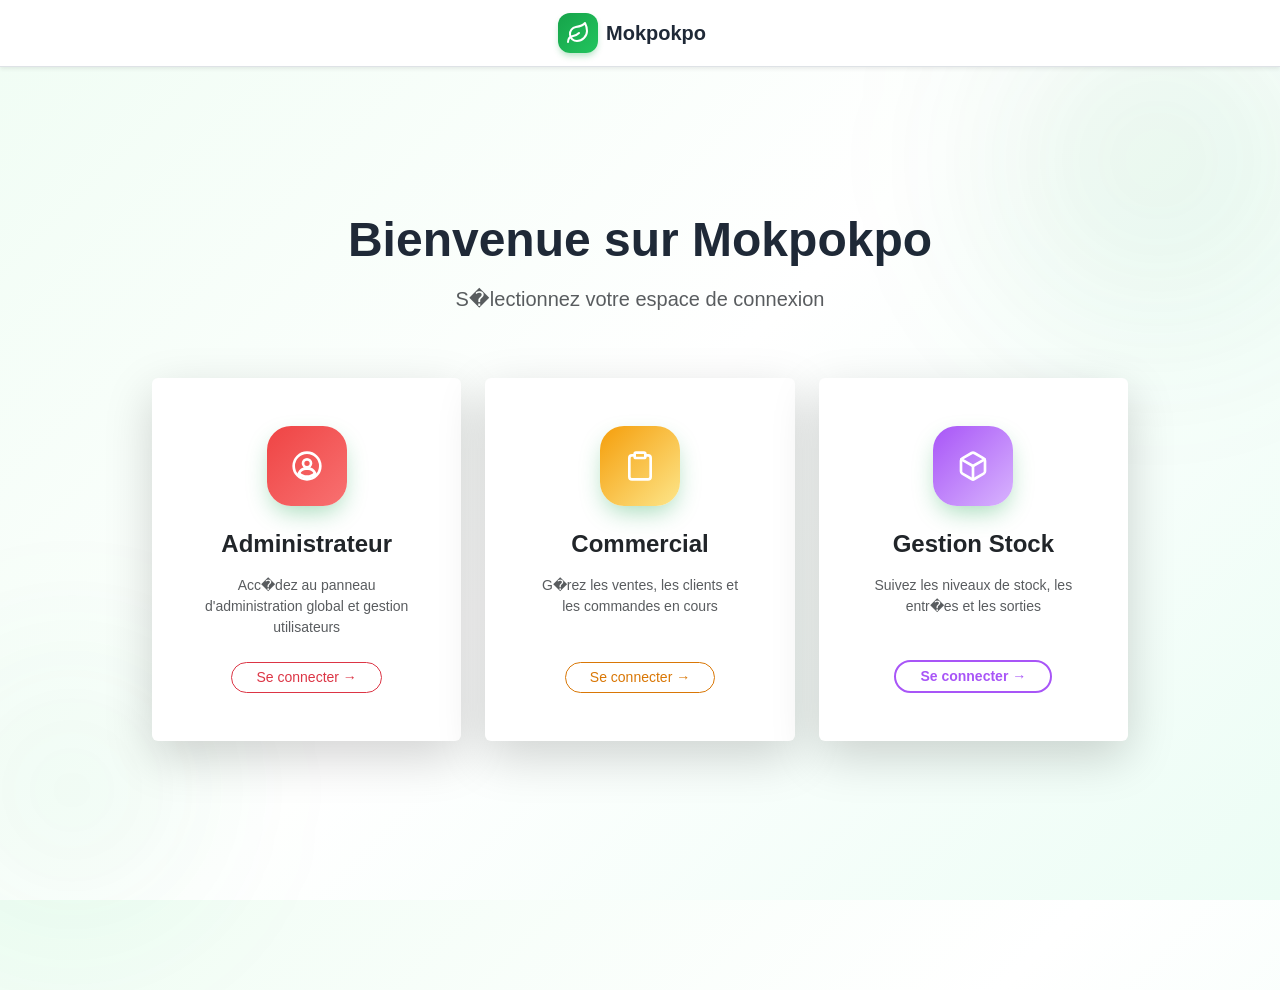
==== index.html @ 80e5fef9 "Initial commit Created from https://vercel.com/new" ====
<!DOCTYPE html>
<html lang="fr">
<head>
    <meta charset="UTF-8">
    <meta name="viewport" content="width=device-width, initial-scale=1.0">
    <title>Portail de Connexion - Mokpokpo</title>
    <link rel="stylesheet" href="css/css_bootstrap/bootstrap.min.css">
    <link rel="stylesheet" href="css/style.css">
    <style>
        .role-card {
            transition: transform 0.3s ease, box-shadow 0.3s ease;
            cursor: pointer;
        }
        .role-card:hover {
            transform: translateY(-5px);
            box-shadow: 0 1rem 3rem rgba(0,0,0,.175) !important;
        }
    </style>
</head>
<body class="login-page">

    <!-- Navbar -->
    <nav class="navbar navbar-light bg-white border-bottom fixed-top shadow-sm">
        <div class="container justify-content-center">
            <a class="navbar-brand d-flex align-items-center gap-2" href="index.html">
                <div class="brand-icon">
                    <svg xmlns="http://www.w3.org/2000/svg" width="24" height="24" viewBox="0 0 24 24" fill="none" stroke="currentColor" stroke-width="2" stroke-linecap="round" stroke-linejoin="round">
                        <path d="M11 20A7 7 0 0 1 9.8 6.1C15.5 5 17 4.48 19 2c1 2 2 4.18 2 8 0 5.5-4.78 10-10 10Z"/>
                        <path d="M2 21c0-3 1.85-5.36 5.08-6C9.5 14.52 12 13 13 12"/>
                    </svg>
                </div>
                <span class="fw-bold">Mokpokpo</span>
            </a>
        </div>
    </nav>

    <!-- Background Decorations -->
    <div class="login-bg-decoration decoration-1"></div>
    <div class="login-bg-decoration decoration-2"></div>

    <div class="container d-flex flex-column justify-content-center align-items-center min-vh-100 py-5" style="padding-top: 100px !important;">
        
        <div class="text-center mb-5 animate-fade-in">
            <h1 class="fw-bold display-5 mb-3">Bienvenue sur Mokpokpo</h1>
            <p class="text-muted lead">S�lectionnez votre espace de connexion</p>
        </div>

        <div class="row g-4 justify-content-center w-100 animate-slide-up" style="max-width: 1000px;">
            
            <!-- Administrateur -->
            <div class="col-md-4">
                <a href="admin-login.html" class="text-decoration-none text-dark">
                    <div class="card h-100 border-0 shadow-lg role-card">
                        <div class="card-body p-5 text-center d-flex flex-column align-items-center">
                            <div class="login-logo-container mb-4" style="background: linear-gradient(135deg, #ef4444, #f87171);">
                                <svg xmlns="http://www.w3.org/2000/svg" width="32" height="32" viewBox="0 0 24 24" fill="none" stroke="currentColor" stroke-width="2" stroke-linecap="round" stroke-linejoin="round" class="text-white">
                                    <path d="M12 2a10 10 0 1 0 10 10A10 10 0 0 0 12 2zm0 5a3 3 0 1 1-3 3 3 3 0 0 1 3-3zm0 13a8 8 0 0 1-6-2.7A6 6 0 0 1 12 14a6 6 0 0 1 6 3.3A8 8 0 0 1 12 20z"/>
                                </svg>
                            </div>
                            <h3 class="h4 fw-bold mb-3">Administrateur</h3>
                            <p class="text-muted mb-4 small">Acc�dez au panneau d'administration global et gestion utilisateurs</p>
                            <span class="btn btn-outline-danger btn-sm rounded-pill px-4 mt-auto">Se connecter &rarr;</span>
                        </div>
                    </div>
                </a>
            </div>

            <!-- Commercial -->
            <div class="col-md-4">
                <a href="commercial-login.html" class="text-decoration-none text-dark">
                    <div class="card h-100 border-0 shadow-lg role-card">
                        <div class="card-body p-5 text-center d-flex flex-column align-items-center">
                            <div class="login-logo-container mb-4" style="background: linear-gradient(135deg, #f59e0b, #fde68a);">
                                <svg xmlns="http://www.w3.org/2000/svg" width="32" height="32" viewBox="0 0 24 24" fill="none" stroke="currentColor" stroke-width="2" stroke-linecap="round" stroke-linejoin="round" class="text-white">
                                    <path d="M16 4h2a2 2 0 0 1 2 2v14a2 2 0 0 1-2 2H6a2 2 0 0 1-2-2V6a2 2 0 0 1 2-2h2"></path>
                                    <rect x="8" y="2" width="8" height="4" rx="1" ry="1"></rect>
                                </svg>
                            </div>
                            <h3 class="h4 fw-bold mb-3">Commercial</h3>
                            <p class="text-muted mb-4 small">G�rez les ventes, les clients et les commandes en cours</p>
                            <span class="btn btn-outline-warning btn-sm rounded-pill px-4 mt-auto" style="color: #d97706; border-color: #d97706;">Se connecter &rarr;</span>
                        </div>
                    </div>
                </a>
            </div>

            <!-- Gestionnaire de Stock -->
            <div class="col-md-4">
                <a href="stock-login.html" class="text-decoration-none text-dark">
                    <div class="card h-100 border-0 shadow-lg role-card">
                        <div class="card-body p-5 text-center d-flex flex-column align-items-center">
                            <div class="login-logo-container mb-4" style="background: linear-gradient(135deg, #a855f7, #d8b4fe);">
                                <svg xmlns="http://www.w3.org/2000/svg" width="32" height="32" viewBox="0 0 24 24" fill="none" stroke="currentColor" stroke-width="2" stroke-linecap="round" stroke-linejoin="round" class="text-white">
                                    <path d="M21 16V8a2 2 0 0 0-1-1.73l-7-4a2 2 0 0 0-2 0l-7 4A2 2 0 0 0 3 8v8a2 2 0 0 0 1 1.73l7 4a2 2 0 0 0 2 0l7-4A2 2 0 0 0 21 16z"></path>
                                    <polyline points="3.27 6.96 12 12.01 20.73 6.96"></polyline>
                                    <line x1="12" y1="22.08" x2="12" y2="12"></line>
                                </svg>
                            </div>
                            <h3 class="h4 fw-bold mb-3">Gestion Stock</h3>
                            <p class="text-muted mb-4 small">Suivez les niveaux de stock, les entr�es et les sorties</p>
                            <span class="btn btn-outline-primary btn-sm rounded-pill px-4 mt-auto" style="border-color: #a855f7; color: #a855f7;">Se connecter &rarr;</span>
                        </div>
                    </div>
                </a>
            </div>

        </div>

    </div>

    <!-- Bootstrap Bundle with Popper -->
    <script src="js/js_bootstrap/bootstrap.bundle.min.js"></script>
</body>
</html>
---- css/style.css ----
:root {
    --primary-color: #16a34a; /* Green-600 */
    --primary-hover: #15803d; /* Green-700 */
    --primary-light: #22c55e; /* Green-500 */
    --secondary-color: #f0fdf4; /* Green-50 */
    --text-color: #1f2937; /* Gray-800 */
    --light-text: #6b7280; /* Gray-500 */
    --border-color: #e5e7eb; /* Gray-200 */
    --shadow-sm: 0 1px 2px 0 rgb(0 0 0 / 0.05);
    --shadow-md: 0 4px 6px -1px rgb(0 0 0 / 0.1);
    --shadow-lg: 0 10px 15px -3px rgb(0 0 0 / 0.1);
    --shadow-xl: 0 20px 25px -5px rgb(0 0 0 / 0.1);
}

* {
    margin: 0;
    padding: 0;
    box-sizing: border-box;
}

body {
    font-family: 'Segoe UI', Tahoma, Geneva, Verdana, sans-serif;
    color: var(--text-color);
    background-color: #ffffff;
    overflow-x: hidden;
}

/* Navbar */
.navbar {
    background-color: rgb(251, 253, 245) /*rgb(255 255 255 / 95%)*/;
    backdrop-filter: blur(10px);
    border-bottom: 1px solid var(--border-color);
    transition: all 0.3s ease;
}

.navbar.scrolled {
    box-shadow: var(--shadow-md);
}

.navbar-brand {
    font-weight: 700;
    font-size: 1.25rem;
    color: var(--text-color) !important;
    display: flex;
    align-items: center;
    gap: 0.5rem;
    transition: transform 0.3s ease;
}

.navbar-brand:hover {
    transform: scale(1.05);
}

.brand-icon {
    width: 2.5rem;
    height: 2.5rem;
    background: linear-gradient(135deg, var(--primary-color), var(--primary-light));
    border-radius: 0.75rem;
    display: flex;
    align-items: center;
    justify-content: center;
    color: white;
    transition: all 0.3s ease;
    box-shadow: 0 4px 6px -1px rgb(22 163 74 / 0.3);
}

.navbar-brand:hover .brand-icon {
    transform: rotate(10deg);
    box-shadow: 0 10px 15px -3px rgb(22 163 74 / 0.4);
}

.nav-link {
    font-weight: 500;
    color: var(--text-color) !important;
    transition: all 0.3s ease;
    position: relative;
    padding: 0.5rem 1rem !important;
}

.nav-link::after {
    content: '';
    position: absolute;
    bottom: 0;
    left: 50%;
    width: 0;
    height: 2px;
    background: var(--primary-color);
    transition: all 0.3s ease;
    transform: translateX(-50%);
}

.nav-link:hover::after,
.nav-link.active::after {
    width: 80%;
}

.nav-link:hover {
    color: var(--primary-color) !important;
}

.btn-primary {
    background: linear-gradient(135deg, var(--primary-color), var(--primary-light));
    border: none;
    transition: all 0.3s ease;
    font-weight: 600;
    position: relative;
    overflow: hidden;
}

.btn-primary::before {
    content: '';
    position: absolute;
    top: 0;
    left: -100%;
    width: 100%;
    height: 100%;
    background: linear-gradient(90deg, transparent, rgba(255,255,255,0.3), transparent);
    transition: left 0.5s ease;
}

.btn-primary:hover::before {
    left: 100%;
}

.btn-primary:hover {
    transform: translateY(-2px);
    box-shadow: 0 10px 20px -5px rgb(22 163 74 / 0.5);
    background: linear-gradient(135deg, var(--primary-hover), var(--primary-color));
}

.btn-primary:active {
    transform: translateY(0);
}

.btn-outline-primary {
    color: var(--primary-color);
    border: 2px solid var(--primary-color);
    background: transparent;
    transition: all 0.3s ease;
    font-weight: 600;
}

.btn-outline-primary:hover {
    background-color: var(--primary-color);
    border-color: var(--primary-color);
    transform: translateY(-2px);
    box-shadow: 0 10px 20px -5px rgb(22 163 74 / 0.5);
}

.btn-outline-secondary {
    transition: all 0.3s ease;
}

.btn-outline-secondary:hover {
    transform: translateY(-2px);
    box-shadow: var(--shadow-md);
}

/* Hero Section */
.hero-section {
    padding: 6rem 0;
    background: linear-gradient(135deg, #f0fdf4 0%, #ffffff 50%, #ecfdf5 100%);
    position: relative;
    overflow: hidden;
}

.hero-section::before {
    content: '';
    position: absolute;
    top: -50%;
    right: -10%;
    width: 600px;
    height: 600px;
    background: radial-gradient(circle, rgba(22, 163, 74, 0.1) 0%, transparent 70%);
    border-radius: 50%;
    animation: float 20s ease-in-out infinite;
}

.hero-section::after {
    content: '';
    position: absolute;
    bottom: -30%;
    left: -10%;
    width: 500px;
    height: 500px;
    background: radial-gradient(circle, rgba(34, 197, 94, 0.08) 0%, transparent 70%);
    border-radius: 50%;
    animation: float 15s ease-in-out infinite reverse;
}

@keyframes float {
    0%, 100% {
        transform: translate(0, 0);
    }
    50% {
        transform: translate(50px, 50px);
    }
}

.hero-section .container {
    position: relative;
    z-index: 1;
}

.hero-title {
    font-weight: 800;
    color: var(--text-color);
    line-height: 1.2;
    animation: fadeInUp 0.8s ease-out;
}

@keyframes fadeInUp {
    from {
        opacity: 0;
        transform: translateY(30px);
    }
    to {
        opacity: 1;
        transform: translateY(0);
    }
}

.hero-text {
    color: var(--light-text);
    font-size: 1.1rem;
    line-height: 1.7;
    animation: fadeInUp 0.8s ease-out 0.2s both;
}

.hero-section .btn {
    animation: fadeInUp 0.8s ease-out 0.4s both;
}

.hero-section img {
    border-radius: 1.5rem;
    box-shadow: var(--shadow-xl);
    transition: all 0.5s ease;
    animation: fadeIn 1s ease-out 0.6s both;
}

@keyframes fadeIn {
    from {
        opacity: 0;
    }
    to {
        opacity: 1;
    }
}

.hero-section img:hover {
    transform: scale(1.05) rotate(2deg);
    box-shadow: 0 25px 50px -12px rgb(0 0 0 / 0.25);
}

/* Stats Section */
.stats-badge {
    display: inline-flex;
    align-items: center;
    gap: 0.5rem;
    background: linear-gradient(135deg, var(--primary-color), var(--primary-light));
    color: white;
    padding: 0.5rem 1rem;
    border-radius: 2rem;
    font-size: 0.875rem;
    font-weight: 600;
    animation: fadeInUp 0.8s ease-out;
}

.stats-container {
    display: flex;
    gap: 2rem;
    margin-top: 2rem;
    flex-wrap: wrap;
}

.stat-item {
    animation: fadeInUp 0.8s ease-out;
}

.stat-number {
    font-size: 2.5rem;
    font-weight: 800;
    background: linear-gradient(135deg, var(--primary-color), var(--primary-light));
    -webkit-background-clip: text;
    -webkit-text-fill-color: transparent;
    background-clip: text;
}

.stat-label {
    color: var(--light-text);
    font-size: 0.875rem;
}

/* Products */
.card-product {
    transition: all 0.4s ease;
    border: 1px solid var(--border-color);
    position: relative;
    overflow: hidden;
}

.card-product::before {
    content: '';
    position: absolute;
    top: 0;
    left: -100%;
    width: 100%;
    height: 100%;
    background: linear-gradient(90deg, transparent, rgba(22, 163, 74, 0.1), transparent);
    transition: left 0.6s ease;
}

.card-product:hover::before {
    left: 100%;
}

.card-product:hover {
    transform: translateY(-10px);
    box-shadow: 0 20px 25px -5px rgba(0, 0, 0, 0.15);
    border-color: var(--primary-color);
}

.card-product .card-img-top {
    transition: transform 0.5s ease;
}

.card-product:hover .card-img-top {
    transform: scale(1.1);
}

.card-product .btn {
    transition: all 0.3s ease;
}

.card-product:hover .btn {
    transform: translateX(5px);
}

.badge-stock {
    background-color: var(--secondary-color);
    color: var(--primary-color);
    border: 1px solid var(--primary-color);
    transition: all 0.3s ease;
}

.badge-stock:hover {
    background-color: var(--primary-color);
    color: white;
    transform: scale(1.1);
}

/* Feature Cards */
.feature-card {
    transition: all 0.4s ease;
    background: white;
    border-radius: 1rem;
    padding: 2rem;
    height: 100%;
    border: 1px solid var(--border-color);
    position: relative;
    overflow: hidden;
}

.feature-card::before {
    content: '';
    position: absolute;
    top: 0;
    left: 0;
    width: 100%;
    height: 4px;
    background: linear-gradient(90deg, var(--primary-color), var(--primary-light));
    transform: scaleX(0);
    transition: transform 0.3s ease;
}

.feature-card:hover::before {
    transform: scaleX(1);
}

.feature-card:hover {
    transform: translateY(-8px);
    box-shadow: var(--shadow-xl);
    border-color: var(--primary-color);
}

.feature-icon {
    width: 60px;
    height: 60px;
    border-radius: 1rem;
    display: flex;
    align-items: center;
    justify-content: center;
    background: linear-gradient(135deg, var(--secondary-color), #d1fae5);
    color: var(--primary-color);
    margin-bottom: 1.5rem;
    transition: all 0.3s ease;
}

.feature-card:hover .feature-icon {
    transform: rotateY(360deg);
    background: linear-gradient(135deg, var(--primary-color), var(--primary-light));
    color: white;
}

/* Footer */
footer {
    background: linear-gradient(to bottom, #f9fafb, #ffffff);
    border-top: 1px solid var(--border-color);
    padding: 3rem 0 1rem;
    position: relative;
}

footer::before {
    content: '';
    position: absolute;
    top: 0;
    left: 0;
    width: 100%;
    height: 2px;
    background: linear-gradient(90deg, transparent, var(--primary-color), transparent);
}

footer a {
    transition: all 0.3s ease;
    position: relative;
}

footer a::after {
    content: '';
    position: absolute;
    bottom: -2px;
    left: 0;
    width: 0;
    height: 2px;
    background: var(--primary-color);
    transition: width 0.3s ease;
}

footer a:hover::after {
    width: 100%;
}

footer a:hover {
    color: var(--primary-color) !important;
    transform: translateX(5px);
}

/* Login Page Styles */
.login-page {
    background: linear-gradient(135deg, #f0fdf4 0%, #ffffff 50%, #ecfdf5 100%);
    min-height: 100vh;
    position: relative;
    overflow: hidden;
}

.login-bg-decoration {
    position: absolute;
    border-radius: 50%;
    filter: blur(80px);
    opacity: 0.6;
    animation: float 20s ease-in-out infinite;
}

.decoration-1 {
    width: 500px;
    height: 500px;
    background: radial-gradient(circle, rgba(22, 163, 74, 0.2) 0%, transparent 70%);
    top: -10%;
    right: -10%;
    animation-delay: 0s;
}

.decoration-2 {
    width: 400px;
    height: 400px;
    background: radial-gradient(circle, rgba(34, 197, 94, 0.15) 0%, transparent 70%);
    bottom: -10%;
    left: -10%;
    animation-delay: -10s;
}

.login-card {
    animation: slideUp 0.6s ease-out;
    border-radius: 1.5rem !important;
    backdrop-filter: blur(10px);
    background: rgba(255, 255, 255, 0.95) !important;
}

@keyframes slideUp {
    from {
        opacity: 0;
        transform: translateY(40px);
    }
    to {
        opacity: 1;
        transform: translateY(0);
    }
}

.login-logo-container {
    width: 80px;
    height: 80px;
    border-radius: 1.5rem;
    background: linear-gradient(135deg, var(--primary-color), var(--primary-light));
    display: flex;
    align-items: center;
    justify-content: center;
    color: white;
    box-shadow: 0 10px 25px -5px rgba(22, 163, 74, 0.4);
    animation: pulse 2s ease-in-out infinite;
}

@keyframes pulse {
    0%, 100% {
        transform: scale(1);
        box-shadow: 0 10px 25px -5px rgba(22, 163, 74, 0.4);
    }
    50% {
        transform: scale(1.05);
        box-shadow: 0 15px 35px -5px rgba(22, 163, 74, 0.5);
    }
}

.input-modern {
    border: 2px solid var(--border-color) !important;
    transition: all 0.3s ease;
    font-size: 1rem;
}

.input-modern:focus {
    border-color: var(--primary-color) !important;
    box-shadow: 0 0 0 4px rgba(22, 163, 74, 0.1) !important;
    transform: translateY(-2px);
}

.btn-modern {
    position: relative;
    overflow: hidden;
    z-index: 1;
}

.btn-modern::before {
    content: '';
    position: absolute;
    top: 50%;
    left: 50%;
    width: 0;
    height: 0;
    border-radius: 50%;
    background: rgba(255, 255, 255, 0.3);
    transform: translate(-50%, -50%);
    transition: width 0.6s ease, height 0.6s ease;
    z-index: -1;
}

.btn-modern:hover::before {
    width: 300px;
    height: 300px;
}

.btn-google {
    border: 2px solid var(--border-color) !important;
    transition: all 0.3s ease;
}

.btn-google:hover {
    border-color: var(--primary-color) !important;
    background-color: rgba(22, 163, 74, 0.05) !important;
    transform: translateY(-2px);
}

.link-hover {
    position: relative;
    transition: all 0.3s ease;
}

.link-hover::after {
    content: '';
    position: absolute;
    bottom: -2px;
    left: 0;
    width: 0;
    height: 2px;
    background: var(--primary-color);
    transition: width 0.3s ease;
}

.link-hover:hover::after {
    width: 100%;
}

.link-hover:hover {
    color: var(--primary-hover) !important;
}

/* Utilities matching React/Tailwind */
.text-foreground { color: var(--text-color); }
.text-muted-foreground { color: var(--light-text); }
.bg-background { background-color: #ffffff; }

.hover-shadow {
    transition: box-shadow 0.3s ease-in-out, transform 0.3s ease;
}
.hover-shadow:hover {
    box-shadow: 0 10px 15px -3px rgba(0, 0, 0, 0.1), 0 4px 6px -2px rgba(0, 0, 0, 0.05) !important;
    transform: translateY(-4px);
}

.min-h-screen {
    min-height: 100vh;
}

/* Smooth Scrolling */
html {
    scroll-behavior: smooth;
}

/* Custom Scrollbar */
::-webkit-scrollbar {
    width: 10px;
}

::-webkit-scrollbar-track {
    background: #f1f1f1;
}

::-webkit-scrollbar-thumb {
    background: linear-gradient(180deg, var(--primary-color), var(--primary-light));
    border-radius: 5px;
}

::-webkit-scrollbar-thumb:hover {
    background: var(--primary-hover);
}

/* Loading Animation */
@keyframes spin {
    0% { transform: rotate(0deg); }
    100% { transform: rotate(360deg); }
}

.spinner-border {
    animation: spin 0.75s linear infinite;
}

/* Alert Animations */
.alert {
    animation: slideDown 0.3s ease-out;
}

@keyframes slideDown {
    from {
        opacity: 0;
        transform: translateY(-10px);
    }
    to {
        opacity: 1;
        transform: translateY(0);
    }
}

/* Card Hover Effects */
.card {
    transition: all 0.3s ease;
}

.card:hover {
    box-shadow: var(--shadow-lg);
}

/* Image Zoom Effect */
.img-zoom {
    overflow: hidden;
}

.img-zoom img {
    transition: transform 0.5s ease;
}

.img-zoom:hover img {
    transform: scale(1.15);
}

/* Text Gradient */
.text-gradient {
    background: linear-gradient(135deg, var(--primary-color), var(--primary-light));
    -webkit-background-clip: text;
    -webkit-text-fill-color: transparent;
    background-clip: text;
}

/* Badge Animations */
.badge {
    transition: all 0.3s ease;
}

.badge:hover {
    transform: scale(1.1);
}

/* Dashboard Stat Cards */
.stat-card {
    background: white;
    border-radius: 1rem;
    padding: 1.5rem;
    height: 100%;
    border: 1px solid var(--border-color);
    transition: all 0.3s ease;
    display: flex;
    align-items: center;
    gap: 1.5rem;
}

.stat-card:hover {
    transform: translateY(-5px);
    box-shadow: var(--shadow-lg);
    border-color: var(--primary-color);
}

.stat-card-icon {
    width: 64px;
    height: 64px;
    border-radius: 1rem;
    display: flex;
    align-items: center;
    justify-content: center;
    flex-shrink: 0;
    background: var(--secondary-color);
    color: var(--primary-color);
}

.stat-card-content {
    flex-grow: 1;
}

.stat-card-label {
    font-size: 0.875rem;
    font-weight: 600;
    color: var(--light-text);
    text-transform: uppercase;
    margin-bottom: 0.25rem;
}

.stat-card-value {
    font-size: 1.75rem;
    font-weight: 800;
    color: var(--text-color);
    margin-bottom: 0.25rem;
    line-height: 1;
}

.stat-card-description {
    font-size: 0.875rem;
    color: var(--light-text);
    margin-bottom: 0;
}

/* Specific Card Colors */
.stat-card-orders .stat-card-icon {
    background-color: #e0f2fe; /* Sky-100 */
    color: #0284c7; /* Sky-600 */
}

.stat-card-cart .stat-card-icon {
    background-color: #fef3c7; /* Amber-100 */
    color: #d97706; /* Amber-600 */
}

.stat-card-spent .stat-card-icon {
    background-color: #dcfce7; /* Green-100 */
    color: #16a34a; /* Green-600 */
}

/* Sidebar Styles */
.dashboard-sidebar .list-group-item {
    transition: all 0.2s ease;
}

.dashboard-sidebar .list-group-item:hover,
.dashboard-sidebar .list-group-item.active {
    background-color: var(--secondary-color);
    color: var(--primary-color);
}

.dashboard-sidebar .sidebar-icon {
    color: var(--light-text);
    transition: all 0.2s ease;
}

.dashboard-sidebar .list-group-item:hover .sidebar-icon,
.dashboard-sidebar .list-group-item.active .sidebar-icon {
    color: var(--primary-color);
}

/* Button Group Hover */
.btn-group .btn {
    transition: all 0.3s ease;
}

.btn-group .btn:hover {
    z-index: 2;
    transform: scale(1.05);
}

/* Responsive Utilities */
@media (max-width: 768px) {
    .hero-title {
        font-size: 2rem !important;
    }
    
    .hero-text {
        font-size: 1rem !important;
    }
    
    .stats-container {
        justify-content: center;
    }
    
    .login-card {
        margin: 1rem;
    }
}

/* Catalog Page Styles */
.catalog-header {
    background: linear-gradient(135deg, #f0fdf4 0%, #ffffff 50%, #ecfdf5 100%);
    position: relative;
    overflow: hidden;
}

.catalog-header::before {
    content: '';
    position: absolute;
    top: -50%;
    right: -10%;
    width: 400px;
    height: 400px;
    background: radial-gradient(circle, rgba(22, 163, 74, 0.1) 0%, transparent 70%);
    border-radius: 50%;
    animation: float 20s ease-in-out infinite;
}

.catalog-header::after {
    content: '';
    position: absolute;
    bottom: -30%;
    left: -10%;
    width: 350px;
    height: 350px;
    background: radial-gradient(circle, rgba(34, 197, 94, 0.08) 0%, transparent 70%);
    border-radius: 50%;
    animation: float 15s ease-in-out infinite reverse;
}

.catalog-search-card {
    animation: fadeInUp 0.6s ease-out;
    transition: all 0.3s ease;
    position: relative;
    z-index: auto;
    overflow: visible;
}

.catalog-search-card::before {
    content: '';
    position: absolute;
    inset: 0;
    border-radius: 1.5rem;
    padding: 2px;
    background: linear-gradient(135deg, var(--primary-color), var(--primary-light));
    -webkit-mask: linear-gradient(#fff 0 0) content-box, linear-gradient(#fff 0 0);
    -webkit-mask-composite: xor;
    mask-composite: exclude;
    opacity: 0;
    transition: opacity 0.3s ease;
    z-index: -1;
    pointer-events: none;
}

.catalog-search-card:hover::before {
    opacity: 1;
}

.catalog-search-card:hover {
    transform: translateY(-5px);
    box-shadow: 0 15px 35px -5px rgba(22, 163, 74, 0.2) !important;
}

.input-group .input-group-text {
    transition: all 0.3s ease;
}

.input-group:focus-within .input-group-text {
    border-color: var(--primary-color);
}

.input-group:focus-within input {
    border-color: var(--primary-color);
}

/* Product Card Enhanced */
.product-card-enhanced {
    transition: all 0.4s cubic-bezier(0.175, 0.885, 0.32, 1.275);
    border: 1px solid var(--border-color);
    position: relative;
    overflow: hidden;
    background: white;
}

.product-card-enhanced::before {
    content: '';
    position: absolute;
    top: 0;
    left: -100%;
    width: 100%;
    height: 100%;
    background: linear-gradient(90deg, transparent, rgba(22, 163, 74, 0.1), transparent);
    transition: left 0.6s ease;
}

.product-card-enhanced:hover::before {
    left: 100%;
}

.product-card-enhanced:hover {
    transform: translateY(-10px);
    box-shadow: 0 20px 40px -10px rgba(0, 0, 0, 0.15);
    border-color: var(--primary-color);
}

.product-image-container {
    position: relative;
    overflow: hidden;
    aspect-ratio: 4/3;
    background: #f8f9fa;
}

.product-image-container img {
    width: 100%;
    height: 100%;
    object-fit: cover;
    transition: transform 0.5s ease;
}

.product-card-enhanced:hover .product-image-container img {
    transform: scale(1.15);
}

.product-badge {
    position: absolute;
    top: 1rem;
    left: 1rem;
    z-index: 2;
    animation: fadeInLeft 0.5s ease-out;
    font-size: 0.875rem;
    font-weight: 600;
    padding: 0.5rem 1rem;
    backdrop-filter: blur(10px);
    border-radius: 2rem;
}

@keyframes fadeInLeft {
    from {
        opacity: 0;
        transform: translateX(-20px);
    }
    to {
        opacity: 1;
        transform: translateX(0);
    }
}

.product-favorite {
    position: absolute;
    top: 1rem;
    right: 1rem;
    z-index: 2;
    width: 40px;
    height: 40px;
    border-radius: 50%;
    background: white;
    border: none;
    display: flex;
    align-items: center;
    justify-content: center;
    transition: all 0.3s ease;
    opacity: 0;
    transform: translateY(-10px);
}

.product-card-enhanced:hover .product-favorite {
    opacity: 1;
    transform: translateY(0);
}

.product-favorite:hover {
    background: var(--primary-color);
    color: white;
    transform: scale(1.1);
}

.product-favorite.active {
    background: var(--primary-color);
    color: white;
}

.product-info {
    padding: 1.25rem;
}

.product-title {
    font-size: 1.125rem;
    font-weight: 700;
    color: var(--text-color);
    margin-bottom: 0.25rem;
    transition: color 0.3s ease;
}

.product-card-enhanced:hover .product-title {
    color: var(--primary-color);
}

.product-scientific {
    font-size: 0.875rem;
    color: var(--light-text);
    font-style: italic;
    margin-bottom: 0.75rem;
}

.product-description {
    font-size: 0.875rem;
    color: var(--light-text);
    line-height: 1.5;
    display: -webkit-box;
    -webkit-line-clamp: 2;
    -webkit-box-orient: vertical;
    overflow: hidden;
}

.product-price {
    font-size: 1.75rem;
    font-weight: 800;
    background: linear-gradient(135deg, var(--primary-color), var(--primary-light));
    -webkit-background-clip: text;
    -webkit-text-fill-color: transparent;
    background-clip: text;
}

.product-stock {
    font-size: 0.75rem;
    color: var(--light-text);
}

.product-actions {
    padding: 1rem 1.25rem;
    padding-top: 0;
}

.btn-add-to-cart {
    transition: all 0.3s ease;
    position: relative;
    overflow: hidden;
}

.btn-add-to-cart::before {
    content: '';
    position: absolute;
    top: 50%;
    left: 50%;
    width: 0;
    height: 0;
    border-radius: 50%;
    background: rgba(255, 255, 255, 0.3);
    transform: translate(-50%, -50%);
    transition: width 0.6s ease, height 0.6s ease;
}

.btn-add-to-cart:hover::before {
    width: 300px;
    height: 300px;
}

.btn-add-to-cart:hover {
    transform: translateY(-2px);
    box-shadow: 0 5px 15px -5px rgba(22, 163, 74, 0.5);
}

/* View Toggle Buttons */
.btn-group .btn {
    transition: all 0.3s ease;
    position: relative;
    overflow: hidden;
}

.btn-group .btn::before {
    content: '';
    position: absolute;
    top: 50%;
    left: 50%;
    width: 0;
    height: 0;
    border-radius: 50%;
    background: rgba(22, 163, 74, 0.2);
    transform: translate(-50%, -50%);
    transition: width 0.6s ease, height 0.6s ease;
}

.btn-group .btn:hover::before {
    width: 100px;
    height: 100px;
}

.btn-group .btn.active {
    background: var(--primary-color);
    color: white;
    border-color: var(--primary-color);
    box-shadow: 0 4px 12px rgba(22, 163, 74, 0.3);
}

.btn-group .btn:not(.active):hover {
    background: rgba(22, 163, 74, 0.1);
    border-color: var(--primary-color);
    color: var(--primary-color);
}

/* Products Count Animation */
#productsCount {
    transition: all 0.3s ease;
    display: inline-block;
}

#productsCount.updating {
    animation: pulse 0.6s ease-in-out;
}

@keyframes pulse {
    0%, 100% {
        transform: scale(1);
    }
    50% {
        transform: scale(1.05);
        color: var(--primary-color);
    }
}

/* List View */
.product-list-view {
    display: flex;
    flex-direction: row;
    max-width: 100%;
}

.product-list-view .product-image-container {
    aspect-ratio: 1;
    width: 200px;
    flex-shrink: 0;
}

.product-list-view .product-info {
    flex: 1;
}

.product-list-view .product-description {
    -webkit-line-clamp: 3;
}

/* Filter Animation */
.fade-in {
    animation: fadeIn 0.5s ease-out;
}

@keyframes fadeIn {
    from {
        opacity: 0;
        transform: scale(0.95);
    }
    to {
        opacity: 1;
        transform: scale(1);
    }
}

/* Loading Spinner Enhancement */
.spinner-border {
    border-width: 3px;
}

/* Quick View Badge */
.quick-view-badge {
    position: absolute;
    bottom: 1rem;
    right: 1rem;
    background: white;
    padding: 0.5rem 1rem;
    border-radius: 2rem;
    font-size: 0.75rem;
    font-weight: 600;
    color: var(--primary-color);
    opacity: 0;
    transform: translateY(10px);
    transition: all 0.3s ease;
    cursor: pointer;
}

.product-card-enhanced:hover .quick-view-badge {
    opacity: 1;
    transform: translateY(0);
}

.quick-view-badge:hover {
    background: var(--primary-color);
    color: white;
}

/* Focus Visible Styles */
*:focus-visible {
    outline: 2px solid var(--primary-color);
    outline-offset: 2px;
}

/* Selection Color */
::selection {
    background: var(--primary-color);
    color: white;
}

::-moz-selection {
    background: var(--primary-color);
    color: white;
}

/* User Avatar Styles */
.user-avatar {
    width: 32px;
    height: 32px;
    border-radius: 50%;
    background: linear-gradient(135deg, var(--primary-color), var(--primary-light));
    display: flex;
    align-items: center;
    justify-content: center;
    color: white;
}

.user-avatar svg {
    filter: drop-shadow(0 2px 4px rgba(0, 0, 0, 0.1));
}

/* Enhanced Form Selects */
.form-select-lg {
    transition: all 0.3s ease;
    border: 2px solid var(--border-color);
    position: relative;
    z-index: auto;
}

.form-select-lg:focus {
    border-color: var(--primary-color);
    box-shadow: 0 0 0 4px rgba(22, 163, 74, 0.1);
    z-index: 10;
}

/* Fix dropdown z-index */
select.form-select-lg {
    z-index: 2;
}

select.form-select-lg:focus {
    z-index: 100;
}

/* Ensure dropdown menu appears above card */
.catalog-search-card select {
    position: relative;
}

/* Filter Labels */
.form-label.small {
    text-transform: uppercase;
    letter-spacing: 0.5px;
    font-weight: 600;
}

/* Products Container Transition */
#products-container {
    transition: opacity 0.3s ease;
}

/* Search Input Focus Animation */
#searchInput:focus {
    box-shadow: 0 0 0 4px rgba(22, 163, 74, 0.1) !important;
    border-color: var(--primary-color) !important;
}

/* Filter Success Feedback */
.border-success {
    border-color: var(--primary-color) !important;
    box-shadow: 0 0 0 3px rgba(22, 163, 74, 0.15) !important;
}

/* No Results State */
#noResults {
    animation: fadeIn 0.5s ease-out;
}

#noResults svg {
    animation: pulse 2s ease-in-out infinite;
}

/* Search Active Indicator */
.input-group.searching .input-group-text {
    background: var(--primary-color) !important;
    color: white !important;
}

.input-group.searching .input-group-text svg {
    animation: spin 1s linear infinite;
}

/* Dashboard Styles */
.dashboard-header {
    background: linear-gradient(135deg, #f0fdf4 0%, #ffffff 50%, #ecfdf5 100%);
    position: relative;
    overflow: hidden;
}

.dashboard-header::before {
    content: '';
    position: absolute;
    top: -50%;
    right: -10%;
    width: 500px;
    height: 500px;
    background: radial-gradient(circle, rgba(22, 163, 74, 0.08) 0%, transparent 70%);
    border-radius: 50%;
    animation: float 20s ease-in-out infinite;
}

.dashboard-header::after {
    content: '';
    position: absolute;
    bottom: -30%;
    left: -10%;
    width: 400px;
    height: 400px;
    background: radial-gradient(circle, rgba(34, 197, 94, 0.06) 0%, transparent 70%);
    border-radius: 50%;
    animation: float 15s ease-in-out infinite reverse;
}

.user-avatar-header {
    width: 80px;
    height: 80px;
    border-radius: 1.5rem;
    background: linear-gradient(135deg, var(--primary-color), var(--primary-light));
    display: flex;
    align-items: center;
    justify-content: center;
    color: white;
    box-shadow: 0 10px 25px -5px rgba(22, 163, 74, 0.3);
    animation: pulse 2s ease-in-out infinite;
}

.user-info-card {
    transition: all 0.3s ease;
}

.user-info-card:hover {
    transform: translateY(-2px);
    box-shadow: 0 4px 12px rgba(0, 0, 0, 0.1) !important;
}

.icon-box {
    width: 48px;
    height: 48px;
    border-radius: 0.75rem;
    display: flex;
    align-items: center;
    justify-content: center;
    transition: all 0.3s ease;
}

/* Sidebar Styles */
.dashboard-sidebar {
    background: white;
}

.sidebar-icon {
    width: 40px;
    height: 40px;
    border-radius: 0.75rem;
    display: flex;
    align-items: center;
    justify-content: center;
    background: linear-gradient(135deg, #f0fdf4, #d1fae5);
    color: var(--primary-color);
    transition: all 0.3s ease;
}

.list-group-item {
    transition: all 0.3s ease;
    border: none !important;
    border-left: 3px solid transparent !important;
    cursor: pointer;
    background: white !important;
}

.list-group-item:hover {
    background: rgba(22, 163, 74, 0.05) !important;
    border-left-color: var(--primary-color) !important;
    transform: translateX(5px);
}

.list-group-item:hover .sidebar-icon {
    background: linear-gradient(135deg, var(--primary-color), var(--primary-light));
    color: white;
    transform: scale(1.1);
}

.list-group-item.active {
    background: linear-gradient(135deg, rgba(22, 163, 74, 0.1), rgba(34, 197, 94, 0.05)) !important;
    border-left-color: var(--primary-color) !important;
    color: var(--primary-color) !important;
    font-weight: 600;
}

.list-group-item.active .sidebar-icon {
    background: linear-gradient(135deg, var(--primary-color), var(--primary-light));
    color: white;
    box-shadow: 0 4px 10px rgba(22, 163, 74, 0.3);
}

.list-group-item.active .fw-semibold {
    color: var(--primary-color) !important;
}

/* Badge in sidebar */
.list-group-item .badge {
    transition: all 0.3s ease;
}

.list-group-item:hover .badge,
.list-group-item.active .badge {
    transform: scale(1.1);
    box-shadow: 0 2px 8px rgba(16, 185, 129, 0.3);
}

/* Badge colors */
.bg-purple {
    background-color: #a855f7 !important;
}

/* Badge pulse animation */
@keyframes badge-pulse {
    0%, 100% {
        transform: scale(1);
        box-shadow: 0 0 0 0 rgba(16, 185, 129, 0.7);
    }
    50% {
        transform: scale(1.05);
        box-shadow: 0 0 0 6px rgba(16, 185, 129, 0);
    }
}

.badge-pulse {
    animation: badge-pulse 2s infinite;
}

/* Product card hover effect */
.product-card {
    transition: all 0.3s ease;
}

.product-card:hover {
    transform: translateY(-2px);
    box-shadow: 0 4px 12px rgba(0, 0, 0, 0.1) !important;
}

/* Product avatar */
.product-avatar {
    width: 40px;
    height: 40px;
    background: linear-gradient(135deg, #d1fae5, #a7f3d0);
    border-radius: 10px;
    display: flex;
    align-items: center;
    justify-content: center;
    font-size: 20px;
}

/* Order card */
.order-card {
    transition: all 0.3s ease;
}

.order-card:hover {
    transform: translateX(4px);
    box-shadow: 0 4px 12px rgba(0, 0, 0, 0.1) !important;
}

.order-icon {
    width: 56px;
    height: 56px;
    background: linear-gradient(135deg, #dbeafe, #bfdbfe);
    border-radius: 12px;
    display: flex;
    align-items: center;
    justify-content: center;
    color: #3b82f6;
}

/* Activity item */
.activity-item {
    transition: all 0.2s ease;
}

.activity-item:hover {
    background-color: rgba(59, 130, 246, 0.03);
}

.activity-icon {
    width: 48px;
    height: 48px;
    border-radius: 12px;
    display: flex;
    align-items: center;
    justify-content: center;
    flex-shrink: 0;
}

/* Table improvements */
.table-hover tbody tr {
    transition: all 0.2s ease;
}

.table-hover tbody tr:hover {
    background-color: rgba(59, 130, 246, 0.05);
    transform: scale(1.01);
}

.product-row {
    transition: all 0.3s ease;
}

/* Progress bars */
.progress {
    border-radius: 10px;
    overflow: hidden;
}

.progress-bar {
    transition: width 0.6s ease;
}

/* Alert animations */
@keyframes slideIn {
    from {
        transform: translateX(100%);
        opacity: 0;
    }
    to {
        transform: translateX(0);
        opacity: 1;
    }
}

.alert {
    animation: slideIn 0.3s ease;
}

/* Form improvements */
.form-control:focus,
.form-select:focus {
    border-color: var(--primary-color);
    box-shadow: 0 0 0 0.25rem rgba(22, 163, 74, 0.15);
}

/* Button improvements */
.btn-primary {
    transition: all 0.3s ease;
}

.btn-primary:hover {
    transform: translateY(-2px);
    box-shadow: 0 4px 12px rgba(22, 163, 74, 0.3);
}

.btn-sm {
    transition: all 0.2s ease;
}

.btn-sm:hover {
    transform: scale(1.05);
}

/* Spinner */
.spinner-border {
    animation: spin 0.75s linear infinite;
}

@keyframes spin {
    0% { transform: rotate(0deg); }
    100% { transform: rotate(360deg); }
}

/* Stats card animations */
.stat-card {
    transition: all 0.3s ease;
}

.stat-card:hover {
    transform: translateY(-5px);
    box-shadow: 0 8px 20px rgba(0, 0, 0, 0.1) !important;
}

.stat-card-value {
    transition: all 0.5s ease;
}

/* Reservation card */
.reservation-card {
    transition: all 0.3s ease;
}

.reservation-card:hover {
    transform: translateX(4px);
    box-shadow: 0 4px 12px rgba(0, 0, 0, 0.1) !important;
}

.reservation-icon {
    width: 56px;
    height: 56px;
    background: linear-gradient(135deg, #e9d5ff, #d8b4fe);
    border-radius: 12px;
    display: flex;
    align-items: center;
    justify-content: center;
    color: #a855f7;
}

/* Loading states */
.loading-overlay {
    position: absolute;
    top: 0;
    left: 0;
    right: 0;
    bottom: 0;
    background: rgba(255, 255, 255, 0.9);
    display: flex;
    align-items: center;
    justify-content: center;
    z-index: 10;
    border-radius: 1rem;
}

/* Success animation */
@keyframes success-fade {
    0% {
        background-color: rgba(16, 185, 129, 0.2);
    }
    100% {
        background-color: transparent;
    }
}

.table-success {
    animation: success-fade 2s ease;
}

/* Stock card styles */
.stock-card {
    transition: all 0.3s ease;
}

.stock-card:hover {
    transform: translateX(4px);
    box-shadow: 0 4px 12px rgba(0, 0, 0, 0.1) !important;
}

.stock-icon {
    width: 56px;
    height: 56px;
    background: linear-gradient(135deg, #d1fae5, #a7f3d0);
    border-radius: 12px;
    display: flex;
    align-items: center;
    justify-content: center;
    color: #10b981;
    flex-shrink: 0;
}

/* Alert card animations */
.alert-enter {
    animation: slideInRight 0.5s ease;
}

@keyframes slideInRight {
    from {
        transform: translateX(100%);
        opacity: 0;
    }
    to {
        transform: translateX(0);
        opacity: 1;
    }
}

/* Movement card styles */
.movement-card {
    transition: all 0.3s ease;
    border-left: 4px solid transparent;
}

.movement-card.entry {
    border-left-color: #10b981;
}

.movement-card.exit {
    border-left-color: #f43f5e;
}

.movement-card:hover {
    transform: translateY(-2px);
    box-shadow: 0 4px 12px rgba(0, 0, 0, 0.1) !important;
}

.movement-icon {
    width: 48px;
    height: 48px;
    border-radius: 10px;
    display: flex;
    align-items: center;
    justify-content: center;
    flex-shrink: 0;
}

.movement-icon.entry {
    background: linear-gradient(135deg, #d1fae5, #a7f3d0);
    color: #10b981;
}

.movement-icon.exit {
    background: linear-gradient(135deg, #fecdd3, #fda4af);
    color: #f43f5e;
}

/* Harvest form improvements */
.form-control:focus,
.form-select:focus {
    border-color: #10b981;
    box-shadow: 0 0 0 0.25rem rgba(16, 185, 129, 0.15);
}

.btn-primary {
    background: linear-gradient(135deg, #10b981, #059669);
    border: none;
}

.btn-primary:hover {
    background: linear-gradient(135deg, #059669, #047857);
    transform: translateY(-2px);
}

/* Statistics cards for stock */
.stat-card.stock-stat {
    position: relative;
    overflow: hidden;
}

.stat-card.stock-stat::before {
    content: '';
    position: absolute;
    top: 0;
    left: 0;
    right: 0;
    bottom: 0;
    background: linear-gradient(135deg, transparent, rgba(255, 255, 255, 0.1));
    pointer-events: none;
}

/* Low stock badge */
.badge-low-stock {
    animation: pulse-red 2s infinite;
}

@keyframes pulse-red {
    0%, 100% {
        box-shadow: 0 0 0 0 rgba(244, 63, 94, 0.7);
    }
    50% {
        box-shadow: 0 0 0 10px rgba(244, 63, 94, 0);
    }
}

/* Stats Cards */
.stat-card {
    border-radius: 1.5rem;
    padding: 2rem;
    background: white;
    border: 1px solid var(--border-color);
    transition: all 0.4s cubic-bezier(0.175, 0.885, 0.32, 1.275);
    position: relative;
    overflow: hidden;
    box-shadow: 0 4px 6px -1px rgba(0, 0, 0, 0.05);
}

.stat-card::before {
    content: '';
    position: absolute;
    top: 0;
    left: 0;
    width: 100%;
    height: 4px;
    transition: all 0.3s ease;
}

.stat-card:hover {
    transform: translateY(-8px);
    box-shadow: 0 20px 25px -5px rgba(0, 0, 0, 0.1);
    border-color: transparent;
}

.stat-card-orders::before {
    background: linear-gradient(90deg, #3b82f6, #60a5fa);
}

.stat-card-cart::before {
    background: linear-gradient(90deg, #10b981, #34d399);
}

.stat-card-spent::before {
    background: linear-gradient(90deg, #f59e0b, #fbbf24);
}

.stat-card-orders:hover {
    border-color: #3b82f6;
}

.stat-card-cart:hover {
    border-color: #10b981;
}

.stat-card-spent:hover {
    border-color: #f59e0b;
}

.stat-card-icon {
    width: 60px;
    height: 60px;
    border-radius: 1rem;
    display: flex;
    align-items: center;
    justify-content: center;
    margin-bottom: 1rem;
    transition: all 0.3s ease;
}

.stat-card-orders .stat-card-icon {
    background: linear-gradient(135deg, #dbeafe, #bfdbfe);
    color: #3b82f6;
}

.stat-card-cart .stat-card-icon {
    background: linear-gradient(135deg, #d1fae5, #a7f3d0);
    color: #10b981;
}

.stat-card-spent .stat-card-icon {
    background: linear-gradient(135deg, #fef3c7, #fde68a);
    color: #f59e0b;
}

.stat-card:hover .stat-card-icon {
    transform: scale(1.1) rotateY(360deg);
}

.stat-card-orders:hover .stat-card-icon {
    background: linear-gradient(135deg, #3b82f6, #60a5fa);
    color: white;
}

.stat-card-cart:hover .stat-card-icon {
    background: linear-gradient(135deg, #10b981, #34d399);
    color: white;
}

.stat-card-spent:hover .stat-card-icon {
    background: linear-gradient(135deg, #f59e0b, #fbbf24);
    color: white;
}

.stat-card-label {
    font-size: 0.875rem;
    color: var(--light-text);
    font-weight: 600;
    text-transform: uppercase;
    letter-spacing: 0.5px;
    margin-bottom: 0.5rem;
}

.stat-card-value {
    font-size: 2.5rem;
    font-weight: 800;
    margin-bottom: 0.25rem;
    line-height: 1;
}

.stat-card-orders .stat-card-value {
    color: #3b82f6;
}

.stat-card-cart .stat-card-value {
    color: #10b981;
}

.stat-card-spent .stat-card-value {
    background: linear-gradient(135deg, #f59e0b, #fbbf24);
    -webkit-background-clip: text;
    -webkit-text-fill-color: transparent;
    background-clip: text;
}

.stat-card-description {
    font-size: 0.8rem;
    color: var(--light-text);
    margin: 0;
}

.dashboard-section {
    animation: fadeIn 0.3s ease-out;
}

.cart-item {
    transition: all 0.3s ease;
    border: 1px solid var(--border-color) !important;
}

.cart-item:hover {
    box-shadow: 0 8px 16px rgba(0, 0, 0, 0.1);
    transform: translateY(-2px);
    border-color: var(--primary-color) !important;
}

.order-items {
    max-height: 300px;
    overflow-y: auto;
}

.order-items::-webkit-scrollbar {
    width: 6px;
}

.order-items::-webkit-scrollbar-track {
    background: #f1f1f1;
    border-radius: 10px;
}

.order-items::-webkit-scrollbar-thumb {
    background: linear-gradient(180deg, var(--primary-color), var(--primary-light));
    border-radius: 10px;
}

/* Link hover without underline */
a.text-decoration-none:hover {
    opacity: 0.8;
}

/* Rounded pill button enhancements */
.rounded-pill {
    transition: all 0.3s ease;
}

.bg-light:hover {
    background: linear-gradient(135deg, rgba(22, 163, 74, 0.05), rgba(34, 197, 94, 0.05)) !important;
}

/* Badge enhancements */
.badge.rounded-pill {
    padding: 0.4em 0.8em;
    font-weight: 700;
}

/* Card animations */
.card {
    animation: slideUp 0.5s ease-out;
}

@keyframes slideUp {
    from {
        opacity: 0;
        transform: translateY(20px);
    }
    to {
        opacity: 1;
        transform: translateY(0);
    }
}

/* Notification animation support */
@keyframes fadeInDown {
    from {
        opacity: 0;
        transform: translate(-50%, -100%);
    }
    to {
        opacity: 1;
        transform: translate(-50%, 0);
    }
}

@keyframes fadeOutUp {
    from {
        opacity: 1;
        transform: translate(-50%, 0);
    }
    to {
        opacity: 0;
        transform: translate(-50%, -100%);
    }
}

.animate__animated {
    animation-duration: 0.5s;
    animation-fill-mode: both;
}

.animate__fadeInDown {
    animation-name: fadeInDown;
}

.animate__fadeOutUp {
    animation-name: fadeOutUp;
}
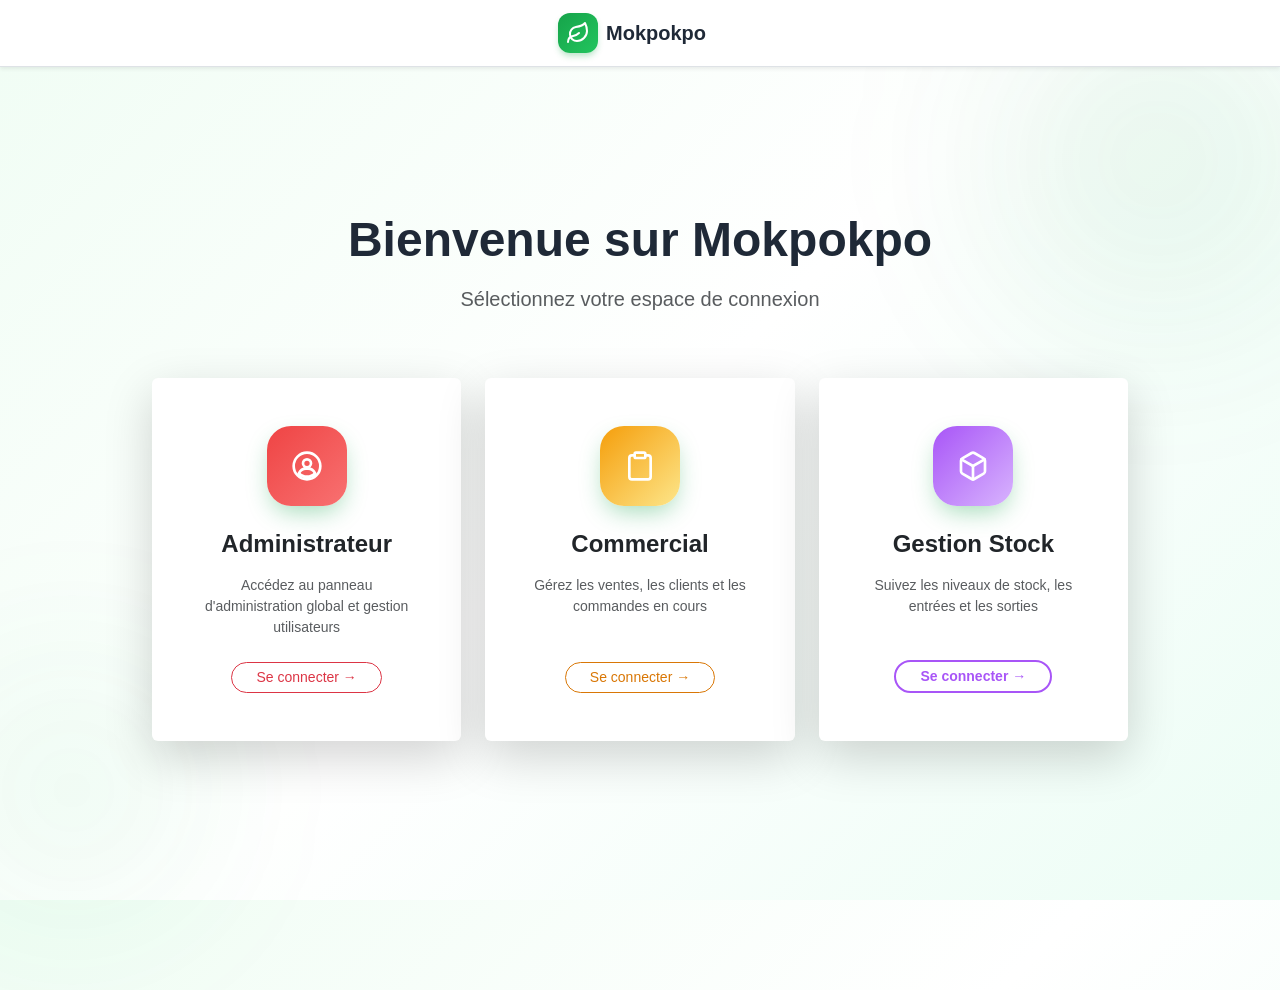
==== commit 2e2adcd7: "amélioration de l'interface" ====
--- a/index.html
+++ b/index.html
@@ -42,7 +42,7 @@
         
         <div class="text-center mb-5 animate-fade-in">
             <h1 class="fw-bold display-5 mb-3">Bienvenue sur Mokpokpo</h1>
-            <p class="text-muted lead">S�lectionnez votre espace de connexion</p>
+            <p class="text-muted lead">Sélectionnez votre espace de connexion</p>
         </div>
 
         <div class="row g-4 justify-content-center w-100 animate-slide-up" style="max-width: 1000px;">
@@ -58,7 +58,7 @@
                                 </svg>
                             </div>
                             <h3 class="h4 fw-bold mb-3">Administrateur</h3>
-                            <p class="text-muted mb-4 small">Acc�dez au panneau d'administration global et gestion utilisateurs</p>
+                            <p class="text-muted mb-4 small">Accédez au panneau d'administration global et gestion utilisateurs</p>
                             <span class="btn btn-outline-danger btn-sm rounded-pill px-4 mt-auto">Se connecter &rarr;</span>
                         </div>
                     </div>
@@ -77,7 +77,7 @@
                                 </svg>
                             </div>
                             <h3 class="h4 fw-bold mb-3">Commercial</h3>
-                            <p class="text-muted mb-4 small">G�rez les ventes, les clients et les commandes en cours</p>
+                            <p class="text-muted mb-4 small">Gérez les ventes, les clients et les commandes en cours</p>
                             <span class="btn btn-outline-warning btn-sm rounded-pill px-4 mt-auto" style="color: #d97706; border-color: #d97706;">Se connecter &rarr;</span>
                         </div>
                     </div>
@@ -97,7 +97,7 @@
                                 </svg>
                             </div>
                             <h3 class="h4 fw-bold mb-3">Gestion Stock</h3>
-                            <p class="text-muted mb-4 small">Suivez les niveaux de stock, les entr�es et les sorties</p>
+                            <p class="text-muted mb-4 small">Suivez les niveaux de stock, les entrées et les sorties</p>
                             <span class="btn btn-outline-primary btn-sm rounded-pill px-4 mt-auto" style="border-color: #a855f7; color: #a855f7;">Se connecter &rarr;</span>
                         </div>
                     </div>
